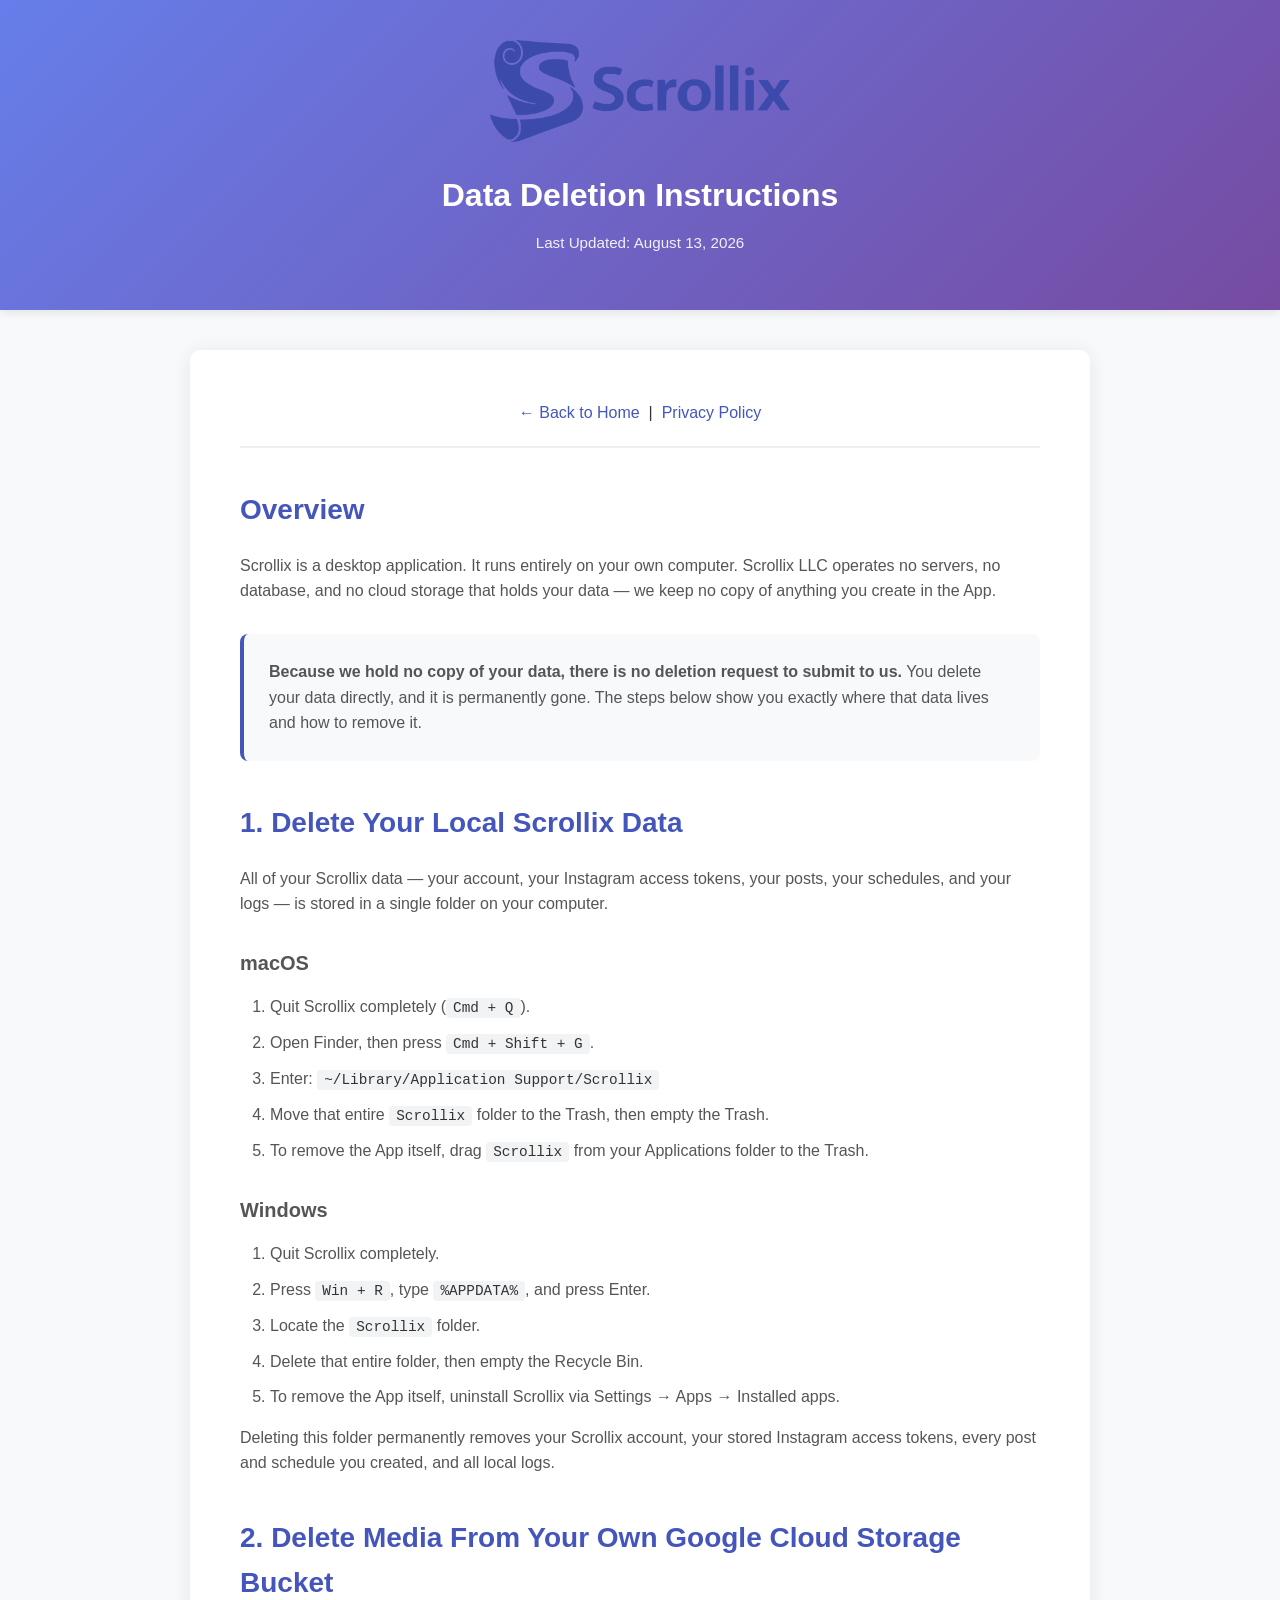
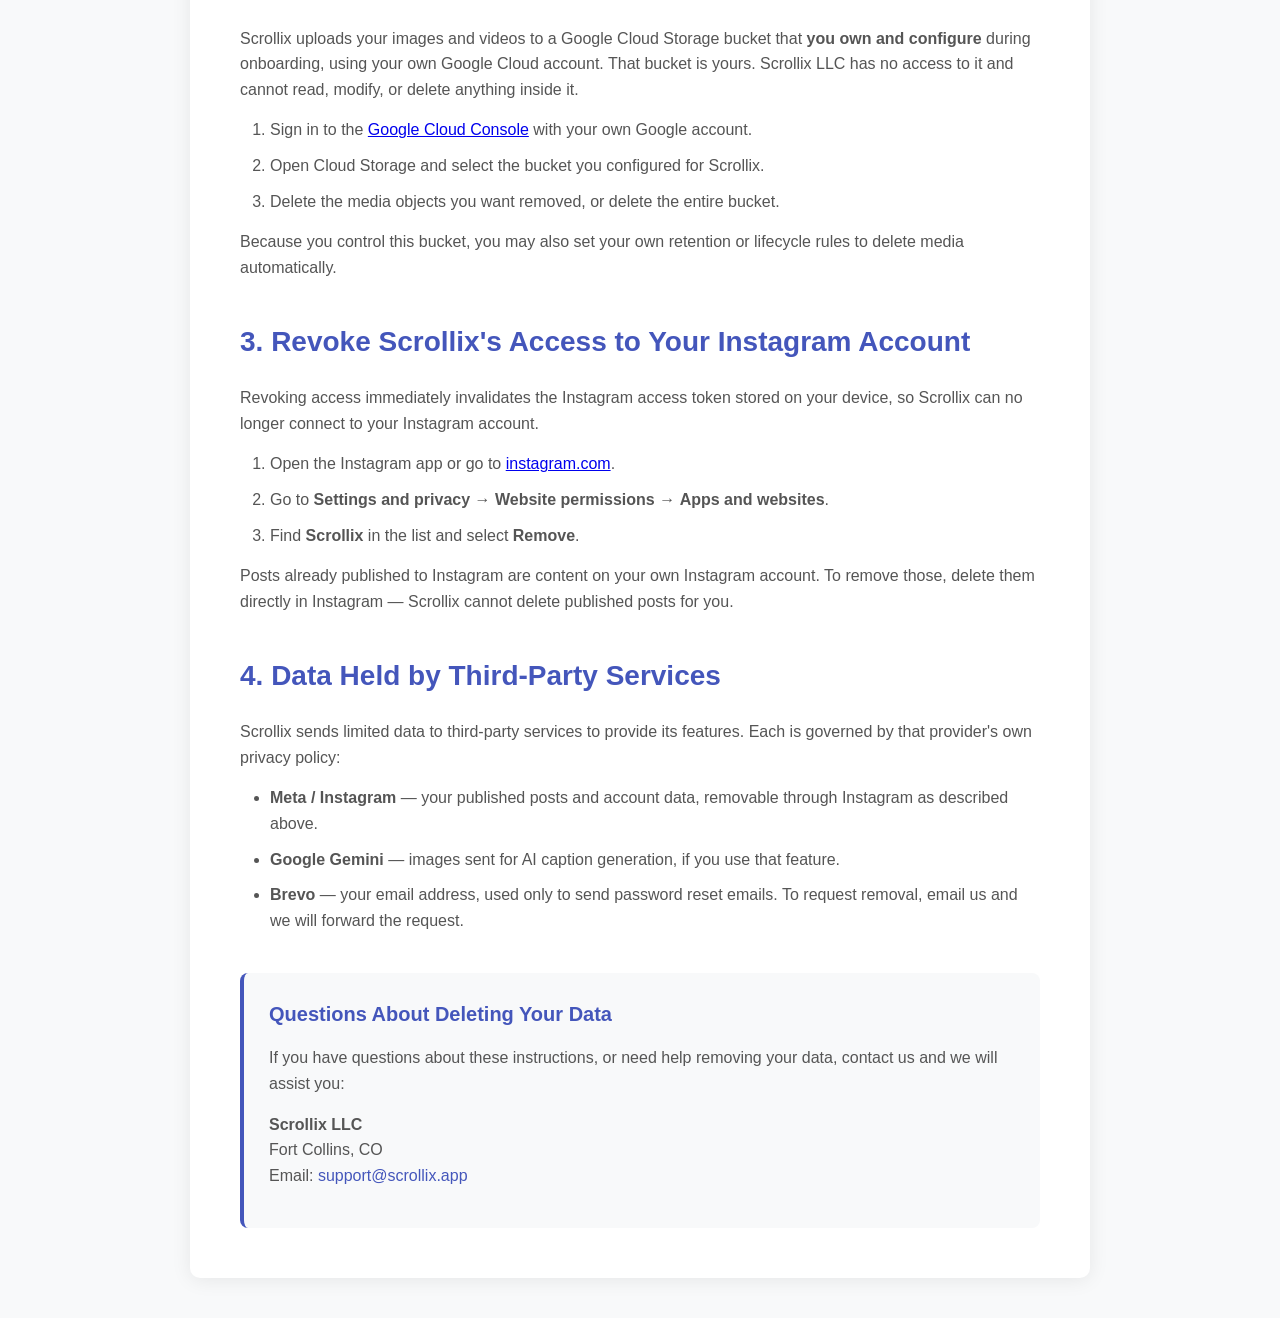
==== data-deletion.html @ 86b4bbec "Add Data Deletion Instructions page, clarify no-server model in privacy policy Meta requires either " ====
<!DOCTYPE html>
<html lang="en">
<head>
    <meta charset="UTF-8">
    <meta name="viewport" content="width=device-width, initial-scale=1.0">
    <meta name="description" content="Scrollix Data Deletion Instructions - How to delete your Scrollix data">
    <title>Data Deletion Instructions - Scrollix</title>
    <style>
        * {
            margin: 0;
            padding: 0;
            box-sizing: border-box;
        }

        body {
            font-family: -apple-system, BlinkMacSystemFont, 'Segoe UI', 'Roboto', 'Helvetica', 'Arial', sans-serif;
            background: #f8f9fa;
            color: #333;
            line-height: 1.6;
        }

        .header {
            background: linear-gradient(135deg, #667eea 0%, #764ba2 100%);
            padding: 40px 20px;
            text-align: center;
            box-shadow: 0 2px 10px rgba(0, 0, 0, 0.1);
        }

        .logo {
            max-width: 300px;
            width: 100%;
            height: auto;
            margin-bottom: 20px;
        }

        .header h1 {
            color: white;
            font-size: 2rem;
            font-weight: 600;
        }

        .last-updated {
            color: rgba(255, 255, 255, 0.9);
            font-size: 0.95rem;
            margin-top: 10px;
        }

        .container {
            max-width: 900px;
            margin: 40px auto;
            background: white;
            padding: 50px;
            border-radius: 10px;
            box-shadow: 0 2px 20px rgba(0, 0, 0, 0.08);
        }

        .nav-links {
            text-align: center;
            margin-bottom: 40px;
            padding-bottom: 20px;
            border-bottom: 2px solid #eee;
        }

        .nav-links a {
            color: #4456BB;
            text-decoration: none;
            font-weight: 500;
            transition: color 0.3s ease;
        }

        .nav-links a:hover {
            color: #667eea;
        }

        h2 {
            color: #4456BB;
            font-size: 1.75rem;
            margin-top: 40px;
            margin-bottom: 20px;
            font-weight: 600;
        }

        h2:first-of-type {
            margin-top: 0;
        }

        h3 {
            color: #555;
            font-size: 1.25rem;
            margin-top: 30px;
            margin-bottom: 15px;
            font-weight: 600;
        }

        p {
            margin-bottom: 15px;
            color: #555;
        }

        ul, ol {
            margin: 15px 0 15px 30px;
            color: #555;
        }

        li {
            margin-bottom: 10px;
        }

        code {
            background: #f1f3f5;
            padding: 2px 7px;
            border-radius: 4px;
            font-family: 'SF Mono', Monaco, 'Cascadia Code', 'Courier New', monospace;
            font-size: 0.9em;
            color: #333;
            word-break: break-all;
        }

        .section {
            margin-bottom: 40px;
        }

        .callout {
            background: #f8f9fa;
            padding: 25px;
            border-radius: 8px;
            border-left: 4px solid #4456BB;
            margin: 30px 0;
        }

        .callout p:last-child {
            margin-bottom: 0;
        }

        .contact-info {
            background: #f8f9fa;
            padding: 25px;
            border-radius: 8px;
            border-left: 4px solid #4456BB;
            margin-top: 40px;
        }

        .contact-info h3 {
            margin-top: 0;
            color: #4456BB;
        }

        .contact-info a {
            color: #4456BB;
            text-decoration: none;
        }

        .contact-info a:hover {
            text-decoration: underline;
        }

        @media (max-width: 768px) {
            .container {
                margin: 20px;
                padding: 30px 25px;
            }

            .header {
                padding: 30px 15px;
            }

            h2 {
                font-size: 1.5rem;
            }

            .logo {
                max-width: 250px;
            }
        }
    </style>
</head>
<body>
    <div class="header">
        <img src="assets/images/Scrollix_LOGO_Transparent.png" alt="Scrollix Logo" class="logo">
        <h1>Data Deletion Instructions</h1>
        <p class="last-updated">Last Updated: August 13, 2026</p>
    </div>

    <div class="container">
        <div class="nav-links">
            <a href="index.html">&larr; Back to Home</a> &nbsp;|&nbsp;
            <a href="privacy-policy.html">Privacy Policy</a>
        </div>

        <div class="section">
            <h2>Overview</h2>
            <p>
                Scrollix is a desktop application. It runs entirely on your own computer. Scrollix LLC
                operates no servers, no database, and no cloud storage that holds your data — we keep no
                copy of anything you create in the App.
            </p>
            <div class="callout">
                <p>
                    <strong>Because we hold no copy of your data, there is no deletion request to submit
                    to us.</strong> You delete your data directly, and it is permanently gone. The steps
                    below show you exactly where that data lives and how to remove it.
                </p>
            </div>
        </div>

        <div class="section">
            <h2>1. Delete Your Local Scrollix Data</h2>
            <p>
                All of your Scrollix data — your account, your Instagram access tokens, your posts, your
                schedules, and your logs — is stored in a single folder on your computer.
            </p>

            <h3>macOS</h3>
            <ol>
                <li>Quit Scrollix completely (<code>Cmd + Q</code>).</li>
                <li>Open Finder, then press <code>Cmd + Shift + G</code>.</li>
                <li>Enter: <code>~/Library/Application Support/Scrollix</code></li>
                <li>Move that entire <code>Scrollix</code> folder to the Trash, then empty the Trash.</li>
                <li>To remove the App itself, drag <code>Scrollix</code> from your Applications folder to the Trash.</li>
            </ol>

            <h3>Windows</h3>
            <ol>
                <li>Quit Scrollix completely.</li>
                <li>Press <code>Win + R</code>, type <code>%APPDATA%</code>, and press Enter.</li>
                <li>Locate the <code>Scrollix</code> folder.</li>
                <li>Delete that entire folder, then empty the Recycle Bin.</li>
                <li>To remove the App itself, uninstall Scrollix via Settings &rarr; Apps &rarr; Installed apps.</li>
            </ol>

            <p>
                Deleting this folder permanently removes your Scrollix account, your stored Instagram
                access tokens, every post and schedule you created, and all local logs.
            </p>
        </div>

        <div class="section">
            <h2>2. Delete Media From Your Own Google Cloud Storage Bucket</h2>
            <p>
                Scrollix uploads your images and videos to a Google Cloud Storage bucket that
                <strong>you own and configure</strong> during onboarding, using your own Google Cloud
                account. That bucket is yours. Scrollix LLC has no access to it and cannot read, modify,
                or delete anything inside it.
            </p>
            <ol>
                <li>Sign in to the <a href="https://console.cloud.google.com/storage/browser">Google Cloud Console</a> with your own Google account.</li>
                <li>Open Cloud Storage and select the bucket you configured for Scrollix.</li>
                <li>Delete the media objects you want removed, or delete the entire bucket.</li>
            </ol>
            <p>
                Because you control this bucket, you may also set your own retention or lifecycle rules to
                delete media automatically.
            </p>
        </div>

        <div class="section">
            <h2>3. Revoke Scrollix's Access to Your Instagram Account</h2>
            <p>
                Revoking access immediately invalidates the Instagram access token stored on your device,
                so Scrollix can no longer connect to your Instagram account.
            </p>
            <ol>
                <li>Open the Instagram app or go to <a href="https://www.instagram.com/">instagram.com</a>.</li>
                <li>Go to <strong>Settings and privacy</strong> &rarr; <strong>Website permissions</strong> &rarr; <strong>Apps and websites</strong>.</li>
                <li>Find <strong>Scrollix</strong> in the list and select <strong>Remove</strong>.</li>
            </ol>
            <p>
                Posts already published to Instagram are content on your own Instagram account. To remove
                those, delete them directly in Instagram — Scrollix cannot delete published posts for you.
            </p>
        </div>

        <div class="section">
            <h2>4. Data Held by Third-Party Services</h2>
            <p>
                Scrollix sends limited data to third-party services to provide its features. Each is
                governed by that provider's own privacy policy:
            </p>
            <ul>
                <li><strong>Meta / Instagram</strong> — your published posts and account data, removable through Instagram as described above.</li>
                <li><strong>Google Gemini</strong> — images sent for AI caption generation, if you use that feature.</li>
                <li><strong>Brevo</strong> — your email address, used only to send password reset emails. To request removal, email us and we will forward the request.</li>
            </ul>
        </div>

        <div class="contact-info">
            <h3>Questions About Deleting Your Data</h3>
            <p>
                If you have questions about these instructions, or need help removing your data, contact us
                and we will assist you:
            </p>
            <p>
                <strong>Scrollix LLC</strong><br>
                Fort Collins, CO<br>
                Email: <a href="mailto:support@scrollix.app">support@scrollix.app</a>
            </p>
        </div>
    </div>
</body>
</html>
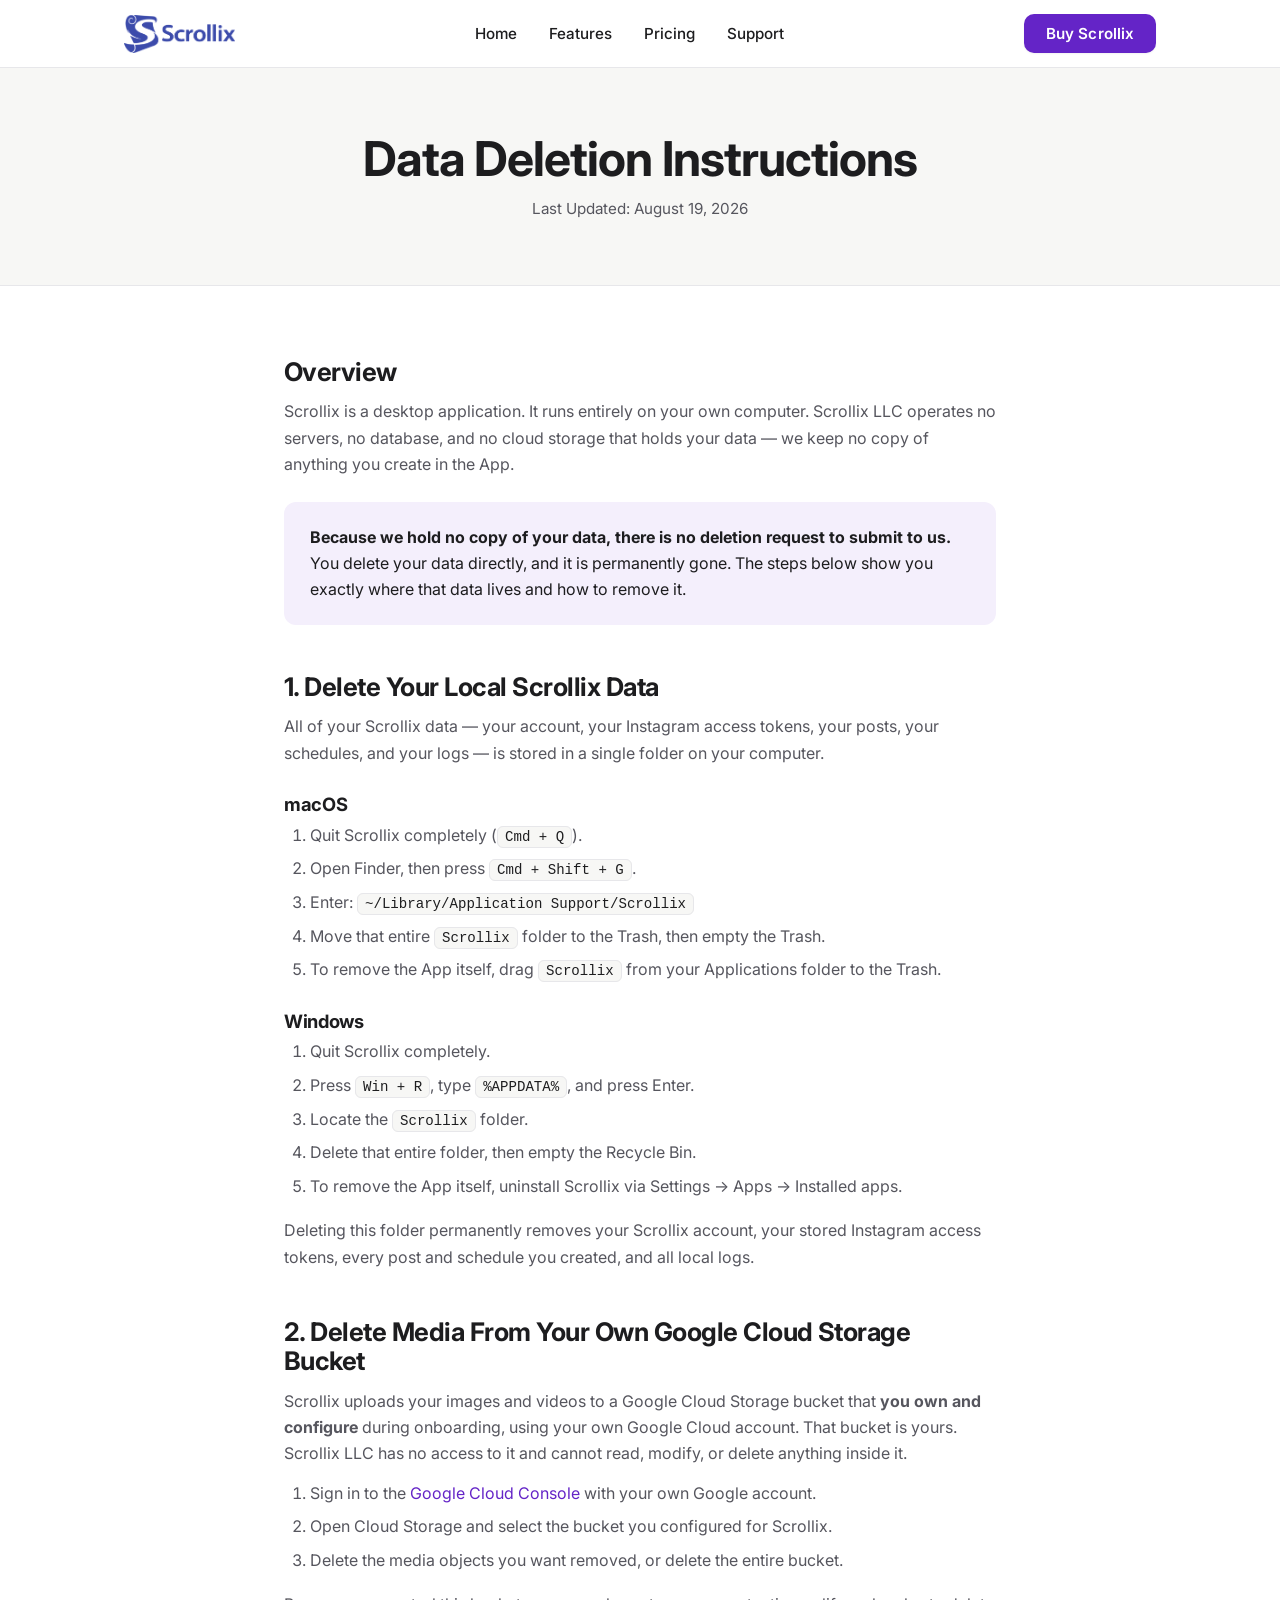
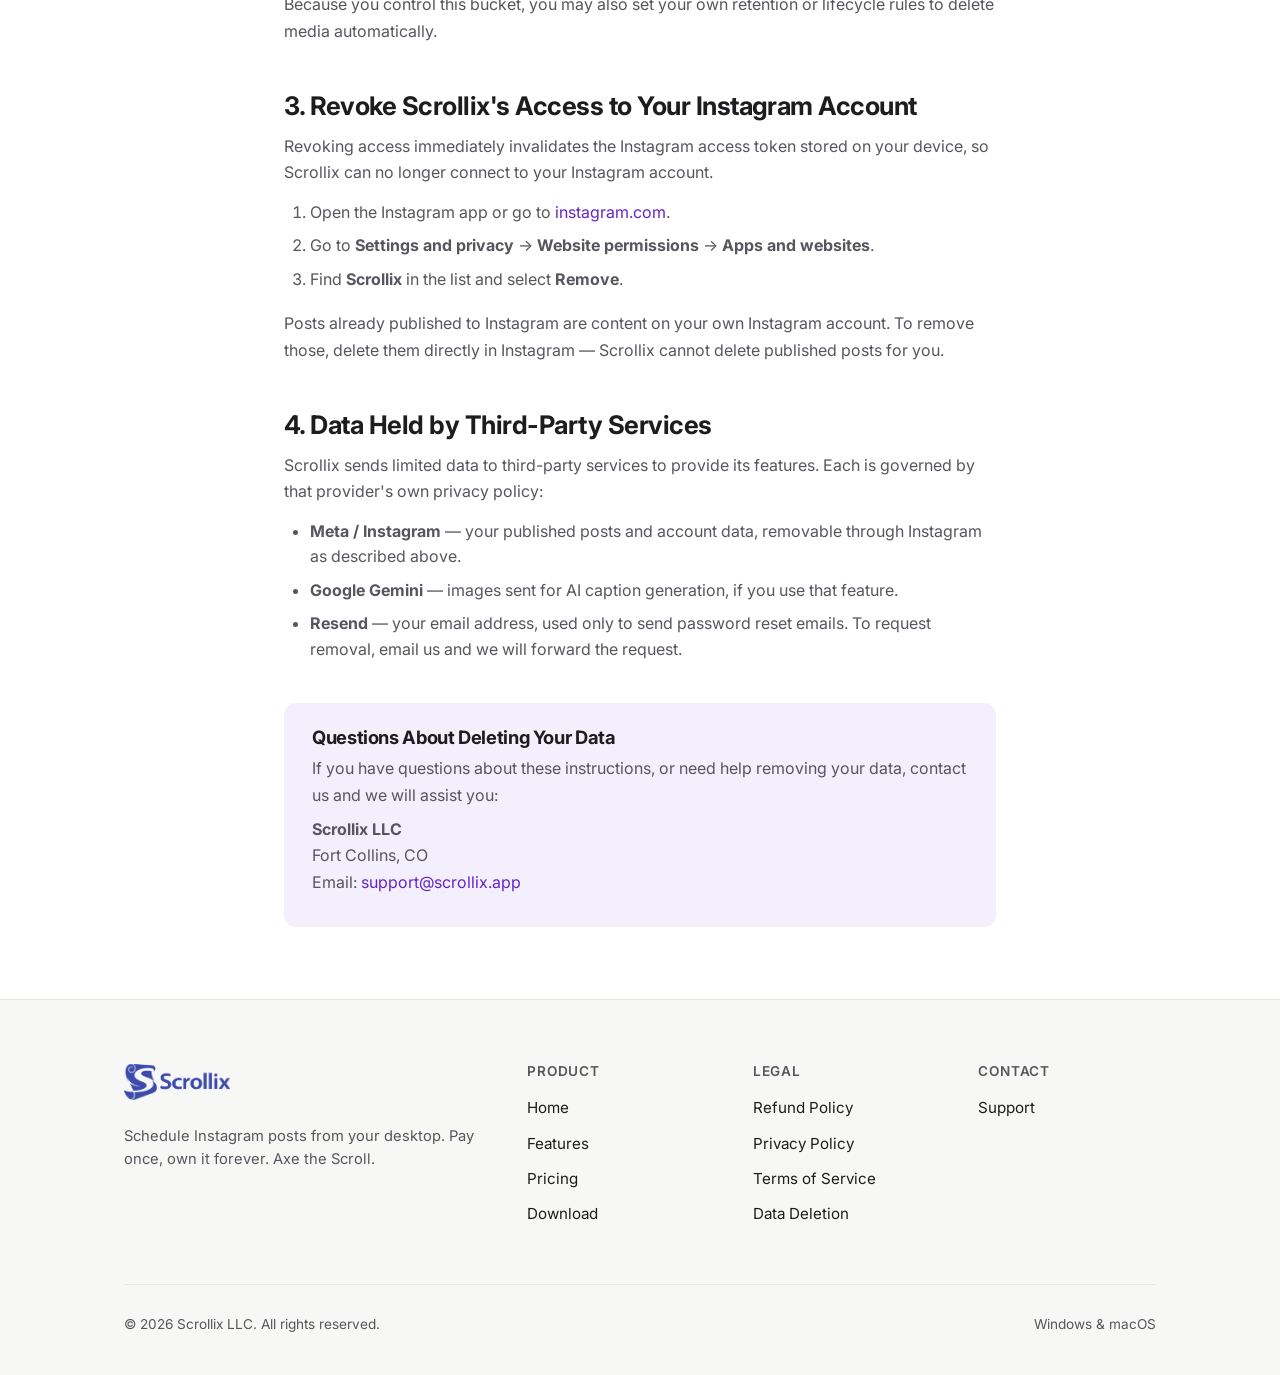
==== commit 7b2a66a2: "Full site redesign: 'Confident Professional' design system + strategy-aligned copy - New design syst" ====
--- a/data-deletion.html
+++ b/data-deletion.html
@@ -5,189 +5,40 @@
     <meta name="viewport" content="width=device-width, initial-scale=1.0">
     <meta name="description" content="Scrollix Data Deletion Instructions - How to delete your Scrollix data">
     <title>Data Deletion Instructions - Scrollix</title>
-    <style>
-        * {
-            margin: 0;
-            padding: 0;
-            box-sizing: border-box;
-        }
-
-        body {
-            font-family: -apple-system, BlinkMacSystemFont, 'Segoe UI', 'Roboto', 'Helvetica', 'Arial', sans-serif;
-            background: #f8f9fa;
-            color: #333;
-            line-height: 1.6;
-        }
-
-        .header {
-            background: linear-gradient(135deg, #667eea 0%, #764ba2 100%);
-            padding: 40px 20px;
-            text-align: center;
-            box-shadow: 0 2px 10px rgba(0, 0, 0, 0.1);
-        }
-
-        .logo {
-            max-width: 300px;
-            width: 100%;
-            height: auto;
-            margin-bottom: 20px;
-        }
-
-        .header h1 {
-            color: white;
-            font-size: 2rem;
-            font-weight: 600;
-        }
-
-        .last-updated {
-            color: rgba(255, 255, 255, 0.9);
-            font-size: 0.95rem;
-            margin-top: 10px;
-        }
-
-        .container {
-            max-width: 900px;
-            margin: 40px auto;
-            background: white;
-            padding: 50px;
-            border-radius: 10px;
-            box-shadow: 0 2px 20px rgba(0, 0, 0, 0.08);
-        }
-
-        .nav-links {
-            text-align: center;
-            margin-bottom: 40px;
-            padding-bottom: 20px;
-            border-bottom: 2px solid #eee;
-        }
-
-        .nav-links a {
-            color: #4456BB;
-            text-decoration: none;
-            font-weight: 500;
-            transition: color 0.3s ease;
-        }
-
-        .nav-links a:hover {
-            color: #667eea;
-        }
-
-        h2 {
-            color: #4456BB;
-            font-size: 1.75rem;
-            margin-top: 40px;
-            margin-bottom: 20px;
-            font-weight: 600;
-        }
-
-        h2:first-of-type {
-            margin-top: 0;
-        }
-
-        h3 {
-            color: #555;
-            font-size: 1.25rem;
-            margin-top: 30px;
-            margin-bottom: 15px;
-            font-weight: 600;
-        }
-
-        p {
-            margin-bottom: 15px;
-            color: #555;
-        }
-
-        ul, ol {
-            margin: 15px 0 15px 30px;
-            color: #555;
-        }
-
-        li {
-            margin-bottom: 10px;
-        }
-
-        code {
-            background: #f1f3f5;
-            padding: 2px 7px;
-            border-radius: 4px;
-            font-family: 'SF Mono', Monaco, 'Cascadia Code', 'Courier New', monospace;
-            font-size: 0.9em;
-            color: #333;
-            word-break: break-all;
-        }
-
-        .section {
-            margin-bottom: 40px;
-        }
-
-        .callout {
-            background: #f8f9fa;
-            padding: 25px;
-            border-radius: 8px;
-            border-left: 4px solid #4456BB;
-            margin: 30px 0;
-        }
-
-        .callout p:last-child {
-            margin-bottom: 0;
-        }
-
-        .contact-info {
-            background: #f8f9fa;
-            padding: 25px;
-            border-radius: 8px;
-            border-left: 4px solid #4456BB;
-            margin-top: 40px;
-        }
-
-        .contact-info h3 {
-            margin-top: 0;
-            color: #4456BB;
-        }
-
-        .contact-info a {
-            color: #4456BB;
-            text-decoration: none;
-        }
-
-        .contact-info a:hover {
-            text-decoration: underline;
-        }
-
-        @media (max-width: 768px) {
-            .container {
-                margin: 20px;
-                padding: 30px 25px;
-            }
-
-            .header {
-                padding: 30px 15px;
-            }
-
-            h2 {
-                font-size: 1.5rem;
-            }
-
-            .logo {
-                max-width: 250px;
-            }
-        }
-    </style>
+    <link rel="icon" href="assets/images/Scrollix_LOGO_Transparent.png">
+    <link rel="preconnect" href="https://fonts.googleapis.com">
+    <link rel="preconnect" href="https://fonts.gstatic.com" crossorigin>
+    <link href="https://fonts.googleapis.com/css2?family=Inter:wght@400;500;600;700&display=swap" rel="stylesheet">
+    <link rel="stylesheet" href="assets/css/redesign.css">
 </head>
 <body>
-    <div class="header">
-        <img src="assets/images/Scrollix_LOGO_Transparent.png" alt="Scrollix Logo" class="logo">
-        <h1>Data Deletion Instructions</h1>
-        <p class="last-updated">Last Updated: August 13, 2026</p>
-    </div>
+    <!-- Navigation -->
+    <nav class="navbar">
+        <div class="nav-container">
+            <a href="index.html" class="nav-logo">
+                <img src="assets/images/Scrollix_LOGO_Transparent.png" alt="Scrollix">
+            </a>
+            <div class="nav-links">
+                <a href="index.html">Home</a>
+                <a href="index.html#features">Features</a>
+                <a href="index.html#pricing">Pricing</a>
+                <a href="support.html">Support</a>
+            </div>
+            <button class="cta-button nav-cta">Buy Scrollix</button>
+        </div>
+    </nav>
 
-    <div class="container">
-        <div class="nav-links">
-            <a href="index.html">&larr; Back to Home</a> &nbsp;|&nbsp;
-            <a href="privacy-policy.html">Privacy Policy</a>
+    <!-- Policy Header -->
+    <section class="page-header">
+        <div class="container">
+            <h1>Data Deletion Instructions</h1>
+            <p>Last Updated: August 19, 2026</p>
         </div>
+    </section>
 
-        <div class="section">
+    <!-- Policy Content -->
+    <section class="policy-section">
+        <div class="container policy-content">
             <h2>Overview</h2>
             <p>
                 Scrollix is a desktop application. It runs entirely on your own computer. Scrollix LLC
@@ -201,9 +52,7 @@
                     below show you exactly where that data lives and how to remove it.
                 </p>
             </div>
-        </div>
 
-        <div class="section">
             <h2>1. Delete Your Local Scrollix Data</h2>
             <p>
                 All of your Scrollix data — your account, your Instagram access tokens, your posts, your
@@ -232,9 +81,7 @@
                 Deleting this folder permanently removes your Scrollix account, your stored Instagram
                 access tokens, every post and schedule you created, and all local logs.
             </p>
-        </div>
 
-        <div class="section">
             <h2>2. Delete Media From Your Own Google Cloud Storage Bucket</h2>
             <p>
                 Scrollix uploads your images and videos to a Google Cloud Storage bucket that
@@ -251,9 +98,7 @@
                 Because you control this bucket, you may also set your own retention or lifecycle rules to
                 delete media automatically.
             </p>
-        </div>
 
-        <div class="section">
             <h2>3. Revoke Scrollix's Access to Your Instagram Account</h2>
             <p>
                 Revoking access immediately invalidates the Instagram access token stored on your device,
@@ -268,9 +113,7 @@
                 Posts already published to Instagram are content on your own Instagram account. To remove
                 those, delete them directly in Instagram — Scrollix cannot delete published posts for you.
             </p>
-        </div>
 
-        <div class="section">
             <h2>4. Data Held by Third-Party Services</h2>
             <p>
                 Scrollix sends limited data to third-party services to provide its features. Each is
@@ -279,22 +122,59 @@
             <ul>
                 <li><strong>Meta / Instagram</strong> — your published posts and account data, removable through Instagram as described above.</li>
                 <li><strong>Google Gemini</strong> — images sent for AI caption generation, if you use that feature.</li>
-                <li><strong>Brevo</strong> — your email address, used only to send password reset emails. To request removal, email us and we will forward the request.</li>
+                <li><strong>Resend</strong> — your email address, used only to send password reset emails. To request removal, email us and we will forward the request.</li>
             </ul>
+
+            <div class="contact-info">
+                <h3>Questions About Deleting Your Data</h3>
+                <p>
+                    If you have questions about these instructions, or need help removing your data, contact us
+                    and we will assist you:
+                </p>
+                <p>
+                    <strong>Scrollix LLC</strong><br>
+                    Fort Collins, CO<br>
+                    Email: <a href="mailto:support@scrollix.app">support@scrollix.app</a>
+                </p>
+            </div>
         </div>
+    </section>
 
-        <div class="contact-info">
-            <h3>Questions About Deleting Your Data</h3>
-            <p>
-                If you have questions about these instructions, or need help removing your data, contact us
-                and we will assist you:
-            </p>
-            <p>
-                <strong>Scrollix LLC</strong><br>
-                Fort Collins, CO<br>
-                Email: <a href="mailto:support@scrollix.app">support@scrollix.app</a>
-            </p>
+    <!-- Footer -->
+    <footer class="footer">
+        <div class="container">
+            <div class="footer-content">
+                <div class="footer-logo">
+                    <img src="assets/images/Scrollix_LOGO_Transparent.png" alt="Scrollix">
+                    <p>Schedule Instagram posts from your desktop. Pay once, own it forever. Axe the Scroll.</p>
+                </div>
+                <div class="footer-column">
+                    <h4>Product</h4>
+                    <a href="index.html">Home</a>
+                    <a href="index.html#features">Features</a>
+                    <a href="index.html#pricing">Pricing</a>
+                    <a href="download.html">Download</a>
+                </div>
+                <div class="footer-column">
+                    <h4>Legal</h4>
+                    <a href="refund-policy.html">Refund Policy</a>
+                    <a href="privacy-policy.html">Privacy Policy</a>
+                    <a href="terms-of-service.html">Terms of Service</a>
+                    <a href="data-deletion.html">Data Deletion</a>
+                </div>
+                <div class="footer-column">
+                    <h4>Contact</h4>
+                    <a href="support.html">Support</a>
+                </div>
+            </div>
+            <div class="footer-bottom">
+                <p>© 2026 Scrollix LLC. All rights reserved.</p>
+                <p>Windows &amp; macOS</p>
+            </div>
         </div>
-    </div>
+    </footer>
+
+    <!-- Scripts -->
+    <script src="assets/js/main.js"></script>
 </body>
 </html>
--- a/assets/css/redesign.css
+++ b/assets/css/redesign.css
@@ -0,0 +1,1176 @@
+/* ============================================================
+   Scrollix — 2026 Redesign ("Confident Professional")
+   Things-inspired premium-minimal skin over a conversion-focused
+   sales structure. One accent color, real screenshots, calm type.
+   ============================================================ */
+
+:root {
+    /* Palette — one brand accent on a warm neutral canvas */
+    --bg: #ffffff;
+    --bg-alt: #f7f7f5;
+    --text: #1d1d1f;
+    --text-soft: #56565e;
+    --accent: #6424C7;
+    --accent-dark: #4f1ca0;
+    --accent-tint: #f4effc;
+    --border: #e7e7ea;
+    --success: #1a7f4e;
+
+    /* Type */
+    --font: 'Inter', -apple-system, BlinkMacSystemFont, 'SF Pro Text',
+            'Segoe UI', Roboto, Helvetica, Arial, sans-serif;
+
+    /* Layout */
+    --max-width: 1080px;
+    --radius: 12px;
+    --radius-lg: 18px;
+    --shadow-sm: 0 1px 2px rgba(29, 29, 31, 0.06);
+    --shadow-md: 0 6px 24px rgba(29, 29, 31, 0.08);
+    --shadow-lg: 0 16px 48px rgba(29, 29, 31, 0.12);
+}
+
+* { margin: 0; padding: 0; box-sizing: border-box; }
+
+html { scroll-behavior: smooth; }
+
+body {
+    font-family: var(--font);
+    font-size: 18px;
+    line-height: 1.65;
+    color: var(--text);
+    background: var(--bg);
+    -webkit-font-smoothing: antialiased;
+    -moz-osx-font-smoothing: grayscale;
+}
+
+.container {
+    max-width: var(--max-width);
+    margin: 0 auto;
+    padding: 0 24px;
+}
+
+/* ---------- Typography ---------- */
+
+h1, h2, h3, h4 {
+    font-weight: 700;
+    line-height: 1.12;
+    letter-spacing: -0.02em;
+    color: var(--text);
+}
+
+h1 { font-size: clamp(2.6rem, 6vw, 4.25rem); }
+h2 { font-size: clamp(1.9rem, 4vw, 2.75rem); margin-bottom: 16px; }
+h3 { font-size: 1.25rem; margin-bottom: 8px; }
+
+p { color: var(--text-soft); }
+
+a { color: var(--accent); text-decoration: none; }
+a:hover { color: var(--accent-dark); }
+
+.section {
+    padding: 96px 0;
+}
+
+.section-alt {
+    background: var(--bg-alt);
+    border-top: 1px solid var(--border);
+    border-bottom: 1px solid var(--border);
+}
+
+.section-heading {
+    text-align: center;
+    max-width: 720px;
+    margin: 0 auto 56px;
+}
+
+.section-heading p {
+    margin-top: 12px;
+    font-size: 1.15rem;
+}
+
+.kicker {
+    display: inline-block;
+    font-size: 0.85rem;
+    font-weight: 600;
+    letter-spacing: 0.08em;
+    text-transform: uppercase;
+    color: var(--accent);
+    margin-bottom: 16px;
+}
+
+/* ---------- Navigation ---------- */
+
+.navbar {
+    background: rgba(255, 255, 255, 0.92);
+    backdrop-filter: blur(12px);
+    -webkit-backdrop-filter: blur(12px);
+    border-bottom: 1px solid var(--border);
+    position: sticky;
+    top: 0;
+    z-index: 100;
+}
+
+.nav-container {
+    max-width: var(--max-width);
+    margin: 0 auto;
+    padding: 14px 24px;
+    display: flex;
+    align-items: center;
+    justify-content: space-between;
+    gap: 16px;
+}
+
+.nav-logo { display: flex; align-items: center; }
+.nav-logo img { height: 38px; display: block; }
+
+.nav-links {
+    display: flex;
+    gap: 32px;
+}
+
+.nav-links a {
+    font-size: 0.95rem;
+    font-weight: 500;
+    color: var(--text);
+}
+
+.nav-links a:hover { color: var(--accent); }
+
+/* ---------- Buttons ---------- */
+
+.cta-button {
+    display: inline-block;
+    background: var(--accent);
+    color: #fff;
+    border: none;
+    border-radius: 10px;
+    padding: 14px 32px;
+    font-family: var(--font);
+    font-size: 1.05rem;
+    font-weight: 600;
+    letter-spacing: 0.005em;
+    cursor: pointer;
+    box-shadow: var(--shadow-sm);
+    transition: background 0.15s ease, box-shadow 0.15s ease;
+}
+
+.cta-button:hover {
+    background: var(--accent-dark);
+    box-shadow: var(--shadow-md);
+}
+
+.nav-cta {
+    padding: 10px 22px;
+    font-size: 0.95rem;
+}
+
+.cta-subtext {
+    font-size: 0.9rem;
+    color: var(--text-soft);
+    margin-top: 14px;
+}
+
+/* ---------- Hero ---------- */
+
+.hero {
+    padding: 48px 0 0;
+    text-align: center;
+}
+
+.hero-icon {
+    display: block;
+    width: 128px;
+    height: 128px;
+    margin: 0 auto 28px;
+}
+
+.hero-pre {
+    display: block;
+    font-size: clamp(1.35rem, 3vw, 2.1rem);
+    font-weight: 600;
+    letter-spacing: -0.01em;
+    color: var(--text-soft);
+    margin-bottom: 10px;
+}
+
+.hero-kicker {
+    display: inline-block;
+    font-size: 0.85rem;
+    font-weight: 600;
+    letter-spacing: 0.08em;
+    text-transform: uppercase;
+    color: var(--text-soft);
+    margin-bottom: 20px;
+}
+
+.hero h1 {
+    max-width: 800px;
+    margin: 0 auto 24px;
+}
+
+.hero h1 .accent { color: var(--accent); }
+
+.hero-subheadline {
+    font-size: 1.3rem;
+    line-height: 1.6;
+    color: var(--text-soft);
+    max-width: 640px;
+    margin: 0 auto 40px;
+}
+
+.hero-price-row {
+    display: flex;
+    align-items: baseline;
+    justify-content: center;
+    gap: 12px;
+    margin-bottom: 8px;
+    flex-wrap: wrap;
+}
+
+.price-was {
+    font-size: 1.3rem;
+    color: var(--text-soft);
+    text-decoration: line-through;
+    text-decoration-thickness: 2px;
+}
+
+.price-now {
+    font-size: 2.4rem;
+    font-weight: 700;
+    letter-spacing: -0.02em;
+    color: var(--text);
+}
+
+.price-off {
+    display: inline-block;
+    background: var(--accent-tint);
+    color: var(--accent-dark);
+    font-size: 0.85rem;
+    font-weight: 700;
+    padding: 4px 12px;
+    border-radius: 999px;
+}
+
+.hero-price-note {
+    font-size: 1rem;
+    color: var(--text-soft);
+    margin-bottom: 28px;
+}
+
+.mobile-note {
+    display: none;
+    font-size: 0.9rem;
+    color: var(--text-soft);
+    margin-top: 12px;
+}
+
+.hero-trust {
+    display: flex;
+    justify-content: center;
+    align-items: center;
+    gap: 28px;
+    margin-top: 36px;
+    flex-wrap: wrap;
+}
+
+.trust-item {
+    display: flex;
+    align-items: center;
+    gap: 8px;
+    font-size: 0.9rem;
+    font-weight: 500;
+    color: var(--text-soft);
+}
+
+.trust-item svg {
+    width: 18px;
+    height: 18px;
+    color: var(--success);
+    flex-shrink: 0;
+}
+
+/* Screenshot in a clean window frame */
+.hero-shot {
+    margin: 64px auto 0;
+    max-width: 960px;
+    padding: 0 24px;
+}
+
+.window-frame {
+    background: #fff;
+    border: 1px solid var(--border);
+    border-radius: var(--radius-lg);
+    box-shadow: var(--shadow-lg);
+    overflow: hidden;
+}
+
+.window-bar {
+    display: flex;
+    align-items: center;
+    gap: 7px;
+    padding: 12px 16px;
+    background: var(--bg-alt);
+    border-bottom: 1px solid var(--border);
+}
+
+.window-dot {
+    width: 11px;
+    height: 11px;
+    border-radius: 50%;
+    background: #d9d9de;
+}
+
+.window-frame img,
+.window-body {
+    display: block;
+    width: 100%;
+}
+
+.shot-placeholder {
+    padding: 120px 32px;
+    text-align: center;
+    color: var(--text-soft);
+    font-size: 1rem;
+    background:
+        linear-gradient(180deg, #fbfbfa 0%, #f3f3f1 100%);
+}
+
+.hero-bottom {
+    height: 96px;
+}
+
+/* ---------- Closers strip ---------- */
+
+.closers {
+    border-top: 1px solid var(--border);
+    border-bottom: 1px solid var(--border);
+    background: var(--bg-alt);
+    padding: 48px 0;
+}
+
+.closers-grid {
+    display: grid;
+    grid-template-columns: repeat(3, 1fr);
+    gap: 40px;
+}
+
+.closer-item {
+    display: flex;
+    align-items: flex-start;
+    gap: 14px;
+}
+
+.closer-item svg {
+    width: 26px;
+    height: 26px;
+    color: var(--accent);
+    flex-shrink: 0;
+    margin-top: 3px;
+}
+
+.closer-item h3 { font-size: 1.05rem; margin-bottom: 4px; }
+.closer-item p { font-size: 0.95rem; line-height: 1.55; }
+
+/* ---------- Problem section ---------- */
+
+.problem-grid,
+.features-grid,
+.steps-grid {
+    display: grid;
+    gap: 24px;
+}
+
+.problem-grid { grid-template-columns: repeat(3, 1fr); }
+
+.card {
+    background: #fff;
+    border: 1px solid var(--border);
+    border-radius: var(--radius);
+    padding: 32px 28px;
+    box-shadow: var(--shadow-sm);
+}
+
+.card svg {
+    width: 28px;
+    height: 28px;
+    color: var(--accent);
+    margin-bottom: 16px;
+}
+
+.card h3 { font-size: 1.15rem; }
+.card p { font-size: 0.98rem; line-height: 1.6; }
+
+/* Brand-name aside */
+.brand-note {
+    text-align: center;
+    max-width: 620px;
+    margin: 72px auto 0;
+    padding: 32px;
+    background: var(--accent-tint);
+    border-radius: var(--radius-lg);
+}
+
+.brand-note h3 {
+    font-size: 1.35rem;
+    margin-bottom: 8px;
+}
+
+.brand-note p { font-size: 1.02rem; }
+
+/* ---------- Features ---------- */
+
+.features-grid { grid-template-columns: repeat(3, 1fr); }
+
+/* ---------- How it works ---------- */
+
+.steps-grid { grid-template-columns: repeat(3, 1fr); }
+
+.step-item { text-align: center; padding: 0 12px; }
+
+.step-number {
+    width: 52px;
+    height: 52px;
+    border-radius: 50%;
+    background: var(--accent);
+    color: #fff;
+    display: inline-flex;
+    align-items: center;
+    justify-content: center;
+    font-size: 1.35rem;
+    font-weight: 700;
+    margin-bottom: 20px;
+}
+
+.step-item p { font-size: 0.98rem; }
+
+/* ---------- Pricing ---------- */
+
+.pricing-card {
+    max-width: 480px;
+    margin: 0 auto 72px;
+    background: #fff;
+    border: 1px solid var(--border);
+    border-radius: var(--radius-lg);
+    box-shadow: var(--shadow-md);
+    padding: 48px 40px;
+    text-align: center;
+}
+
+.pricing-badge {
+    display: inline-block;
+    background: var(--accent-tint);
+    color: var(--accent-dark);
+    font-size: 0.85rem;
+    font-weight: 700;
+    letter-spacing: 0.04em;
+    text-transform: uppercase;
+    padding: 6px 16px;
+    border-radius: 999px;
+    margin-bottom: 24px;
+}
+
+.pricing-price-row {
+    display: flex;
+    align-items: baseline;
+    justify-content: center;
+    gap: 14px;
+    flex-wrap: wrap;
+}
+
+.pricing-was {
+    font-size: 1.6rem;
+    color: var(--text-soft);
+    text-decoration: line-through;
+    text-decoration-thickness: 2px;
+}
+
+.pricing-now {
+    font-size: 4rem;
+    font-weight: 700;
+    letter-spacing: -0.03em;
+    line-height: 1;
+    color: var(--text);
+}
+
+.pricing-model {
+    font-size: 1.1rem;
+    font-weight: 600;
+    color: var(--text);
+    margin: 12px 0 32px;
+}
+
+.price-features {
+    list-style: none;
+    text-align: left;
+    margin: 0 auto 32px;
+    max-width: 340px;
+}
+
+.price-features li {
+    display: flex;
+    align-items: flex-start;
+    gap: 10px;
+    padding: 8px 0;
+    font-size: 1rem;
+    color: var(--text);
+}
+
+.price-features svg {
+    width: 20px;
+    height: 20px;
+    color: var(--success);
+    flex-shrink: 0;
+    margin-top: 3px;
+}
+
+/* Comparison table */
+.comparison {
+    max-width: 860px;
+    margin: 0 auto;
+}
+
+.comparison h3 {
+    text-align: center;
+    font-size: 1.6rem;
+    margin-bottom: 8px;
+}
+
+.comparison-sub {
+    text-align: center;
+    font-size: 0.98rem;
+    margin-bottom: 32px;
+}
+
+.comparison-scroll { overflow-x: auto; }
+
+.comparison table {
+    width: 100%;
+    border-collapse: collapse;
+    background: #fff;
+    border: 1px solid var(--border);
+    border-radius: var(--radius);
+    overflow: hidden;
+    box-shadow: var(--shadow-sm);
+    font-size: 0.98rem;
+}
+
+.comparison th,
+.comparison td {
+    padding: 16px 18px;
+    text-align: left;
+    border-bottom: 1px solid var(--border);
+    white-space: nowrap;
+}
+
+.comparison thead th {
+    background: var(--bg-alt);
+    font-weight: 600;
+    font-size: 0.9rem;
+    letter-spacing: 0.02em;
+    color: var(--text-soft);
+}
+
+.comparison thead th.col-scrollix {
+    color: var(--accent-dark);
+}
+
+.comparison td.col-scrollix {
+    color: var(--accent-dark);
+    font-weight: 600;
+    background: var(--accent-tint);
+}
+
+.comparison tbody tr:last-child td { border-bottom: none; }
+
+.comparison-note {
+    font-size: 0.82rem;
+    color: var(--text-soft);
+    margin-top: 12px;
+    text-align: center;
+}
+
+/* ---------- FAQ ---------- */
+
+.faq-list {
+    max-width: 760px;
+    margin: 0 auto;
+}
+
+.faq-item {
+    background: #fff;
+    border: 1px solid var(--border);
+    border-radius: var(--radius);
+    margin-bottom: 12px;
+    padding: 20px 24px;
+}
+
+.faq-item summary {
+    cursor: pointer;
+    font-weight: 600;
+    font-size: 1.05rem;
+    color: var(--text);
+    list-style: none;
+    display: flex;
+    justify-content: space-between;
+    align-items: center;
+    gap: 16px;
+}
+
+.faq-item summary::-webkit-details-marker { display: none; }
+
+.faq-item summary::after {
+    content: '+';
+    color: var(--accent);
+    font-size: 1.4rem;
+    font-weight: 500;
+    line-height: 1;
+    transition: transform 0.15s ease;
+    flex-shrink: 0;
+}
+
+.faq-item[open] summary::after { transform: rotate(45deg); }
+
+.faq-item p, .faq-item ul {
+    margin-top: 14px;
+    color: var(--text-soft);
+    font-size: 0.98rem;
+    line-height: 1.65;
+}
+
+.faq-item ul { margin-left: 22px; }
+.faq-item li { margin-bottom: 6px; }
+
+/* ---------- Final CTA ---------- */
+
+.final-cta {
+    background: var(--text);
+    color: #fff;
+    text-align: center;
+    padding: 96px 0;
+}
+
+.final-cta h2 { color: #fff; }
+
+.final-cta p {
+    color: rgba(255, 255, 255, 0.75);
+    font-size: 1.15rem;
+    max-width: 560px;
+    margin: 0 auto 36px;
+}
+
+.final-cta .cta-subtext { color: rgba(255, 255, 255, 0.6); }
+
+/* ---------- Footer ---------- */
+
+.footer {
+    background: var(--bg-alt);
+    border-top: 1px solid var(--border);
+    padding: 64px 0 40px;
+}
+
+.footer-content {
+    display: grid;
+    grid-template-columns: 2fr 1fr 1fr 1fr;
+    gap: 48px;
+    margin-bottom: 48px;
+}
+
+.footer-logo img { height: 36px; margin-bottom: 16px; }
+
+.footer-logo p {
+    font-size: 0.92rem;
+    line-height: 1.6;
+}
+
+.footer-column h4 {
+    font-size: 0.85rem;
+    font-weight: 600;
+    letter-spacing: 0.06em;
+    text-transform: uppercase;
+    color: var(--text-soft);
+    margin-bottom: 16px;
+}
+
+.footer-column a {
+    display: block;
+    color: var(--text);
+    font-size: 0.95rem;
+    margin-bottom: 10px;
+}
+
+.footer-column a:hover { color: var(--accent); }
+
+.footer-bottom {
+    border-top: 1px solid var(--border);
+    padding-top: 28px;
+    display: flex;
+    justify-content: space-between;
+    gap: 16px;
+    flex-wrap: wrap;
+    font-size: 0.85rem;
+    color: var(--text-soft);
+}
+
+/* ---------- Page header (subpages) ---------- */
+
+.page-header {
+    background: var(--bg-alt);
+    border-bottom: 1px solid var(--border);
+    padding: 64px 0;
+    text-align: center;
+}
+
+.page-header h1 {
+    font-size: clamp(2rem, 5vw, 3rem);
+}
+
+.page-header p {
+    margin-top: 10px;
+    font-size: 0.95rem;
+    color: var(--text-soft);
+}
+
+/* ---------- Policy pages ---------- */
+
+.policy-section {
+    padding: 72px 0;
+}
+
+.policy-content {
+    max-width: 760px;
+}
+
+.policy-content h2 {
+    font-size: 1.6rem;
+    margin-top: 48px;
+    margin-bottom: 12px;
+}
+
+.policy-content h2:first-child { margin-top: 0; }
+
+.policy-content h3 {
+    font-size: 1.15rem;
+    margin-top: 28px;
+    margin-bottom: 8px;
+}
+
+.policy-content p {
+    margin-bottom: 14px;
+    font-size: 1rem;
+}
+
+.policy-content ul,
+.policy-content ol {
+    margin: 0 0 18px 26px;
+    color: var(--text-soft);
+    font-size: 1rem;
+}
+
+.policy-content li { margin-bottom: 8px; line-height: 1.6; }
+
+.policy-content code {
+    background: var(--bg-alt);
+    border: 1px solid var(--border);
+    padding: 2px 7px;
+    border-radius: 6px;
+    font-family: 'SF Mono', Monaco, 'Cascadia Code', 'Courier New', monospace;
+    font-size: 0.88em;
+    color: var(--text);
+    word-break: break-all;
+}
+
+.callout {
+    background: var(--accent-tint);
+    border-radius: var(--radius);
+    padding: 22px 26px;
+    margin: 24px 0;
+}
+
+.callout p { margin-bottom: 0; color: var(--text); }
+
+/* ---------- Download page ---------- */
+
+.download-section {
+    padding: 72px 0;
+    text-align: center;
+}
+
+.download-note {
+    max-width: 680px;
+    margin: 0 auto 40px;
+    font-size: 1.02rem;
+}
+
+.download-os-heading {
+    font-size: 1.3rem;
+    margin: 40px 0 20px;
+}
+
+.download-buttons {
+    display: flex;
+    justify-content: center;
+    gap: 16px;
+    flex-wrap: wrap;
+}
+
+.download-button {
+    display: inline-block;
+    background: #fff;
+    color: var(--text);
+    border: 1px solid var(--border);
+    border-radius: var(--radius);
+    padding: 16px 28px;
+    font-size: 1rem;
+    font-weight: 600;
+    line-height: 1.4;
+    box-shadow: var(--shadow-sm);
+    transition: border-color 0.15s ease, box-shadow 0.15s ease, color 0.15s ease;
+}
+
+a.download-button:hover {
+    border-color: var(--accent);
+    color: var(--accent);
+    box-shadow: var(--shadow-md);
+}
+
+.download-arch {
+    display: block;
+    font-size: 0.85rem;
+    font-weight: 400;
+    color: var(--text-soft);
+}
+
+.download-version {
+    margin-top: 24px;
+    font-size: 0.9rem;
+    color: var(--text-soft);
+}
+
+.arch-help {
+    margin-top: 16px;
+    font-size: 0.9rem;
+    color: var(--text-soft);
+}
+
+.arch-help-trigger {
+    position: relative;
+    color: var(--accent);
+    font-weight: 600;
+    cursor: help;
+    text-decoration: underline dotted;
+}
+
+.arch-help-tooltip {
+    display: none;
+    position: absolute;
+    bottom: 130%;
+    left: 50%;
+    transform: translateX(-50%);
+    width: 320px;
+    max-width: 90vw;
+    background: var(--text);
+    color: #fff;
+    text-align: left;
+    font-size: 0.85rem;
+    font-weight: 400;
+    line-height: 1.5;
+    border-radius: var(--radius);
+    padding: 14px 16px;
+    box-shadow: var(--shadow-md);
+    z-index: 10;
+}
+
+.arch-help-trigger:hover .arch-help-tooltip,
+.arch-help-trigger:focus .arch-help-tooltip {
+    display: block;
+}
+
+/* Windows first-install guidance */
+.win-notice {
+    max-width: 680px;
+    margin: 40px auto 0;
+    padding: 26px 28px;
+    background: #fff;
+    border: 1px solid var(--border);
+    border-radius: var(--radius);
+    box-shadow: var(--shadow-sm);
+    text-align: left;
+}
+
+.win-notice h3 {
+    font-size: 1.05rem;
+    margin: 0 0 12px;
+}
+
+.win-notice p {
+    margin: 0 0 12px;
+    font-size: 0.95rem;
+}
+
+.win-steps {
+    margin: 0 0 12px;
+    padding-left: 1.25rem;
+    color: var(--text-soft);
+    font-size: 0.95rem;
+}
+
+.win-steps li { margin-bottom: 12px; }
+
+.win-step-detail {
+    display: block;
+    margin-top: 4px;
+    font-size: 0.9rem;
+}
+
+.win-verify {
+    margin-bottom: 0 !important;
+    padding-top: 14px;
+    border-top: 1px solid var(--border);
+}
+
+.win-verify a { font-weight: 600; }
+
+/* Open-source licence notice (GPL compliance - bundled FFmpeg/x264).
+   The written offer must remain publicly visible for at least 3 years
+   after the last distribution of the binaries it covers. */
+.licence-note {
+    max-width: 680px;
+    margin: 56px auto 0;
+    padding-top: 24px;
+    border-top: 1px solid var(--border);
+    color: var(--text-soft);
+    font-size: 0.9rem;
+    line-height: 1.6;
+    text-align: left;
+}
+
+.licence-note h2 {
+    font-size: 1.1rem;
+    margin-bottom: 12px;
+}
+
+.licence-note p { margin-bottom: 12px; }
+
+/* Scoped with :not() so it cannot override .licence-source-button below —
+   that button's label is white on the accent colour. */
+.licence-note a:not(.licence-source-button):not(.licence-source-url) {
+    font-weight: 600;
+    word-break: break-word;
+}
+
+.licence-note .licence-offer {
+    font-size: 0.82rem;
+    opacity: 0.85;
+}
+
+.licence-source-button,
+.licence-source-button:link,
+.licence-source-button:visited {
+    display: inline-block;
+    padding: 0.5rem 1rem;
+    background: var(--accent);
+    color: #fff;
+    border-radius: 8px;
+    font-size: 0.85rem;
+    font-weight: 600;
+    text-decoration: none;
+    transition: background 0.15s ease;
+}
+
+.licence-source-button:hover,
+.licence-source-button:focus {
+    background: var(--accent-dark);
+    color: #fff;
+}
+
+/* The literal URL stays visible for anyone auditing compliance, but small
+   enough that the button remains the primary affordance. */
+.licence-source-url,
+.licence-source-url:link,
+.licence-source-url:visited {
+    display: block;
+    margin-top: 0.4rem;
+    font-size: 0.68rem;
+    line-height: 1.4;
+    color: var(--text-soft);
+    opacity: 0.75;
+    word-break: break-all;
+    text-decoration: underline;
+}
+
+.licence-source-url:hover,
+.licence-source-url:focus {
+    opacity: 1;
+    color: var(--accent);
+}
+
+/* ---------- Support page / forms ---------- */
+
+.support-section {
+    padding: 56px 0;
+}
+
+.support-section > .container > p {
+    text-align: center;
+    margin-bottom: 32px;
+}
+
+.support-section h2 {
+    font-size: 1.6rem;
+    margin-bottom: 20px;
+    text-align: center;
+}
+
+.contact-form {
+    max-width: 640px;
+    margin: 0 auto;
+    background: #fff;
+    border: 1px solid var(--border);
+    border-radius: var(--radius-lg);
+    box-shadow: var(--shadow-md);
+    padding: 36px;
+}
+
+.form-group { margin-bottom: 22px; }
+
+.form-group label {
+    display: block;
+    font-weight: 600;
+    font-size: 0.95rem;
+    margin-bottom: 8px;
+    color: var(--text);
+}
+
+.form-input,
+.form-select,
+.form-textarea {
+    width: 100%;
+    padding: 13px 16px;
+    border: 1px solid var(--border);
+    border-radius: 10px;
+    font-family: var(--font);
+    font-size: 1rem;
+    color: var(--text);
+    background: var(--bg-alt);
+    transition: border-color 0.15s ease, background 0.15s ease, box-shadow 0.15s ease;
+}
+
+.form-input:focus,
+.form-select:focus,
+.form-textarea:focus {
+    outline: none;
+    border-color: var(--accent);
+    background: #fff;
+    box-shadow: 0 0 0 3px rgba(100, 36, 199, 0.12);
+}
+
+.form-textarea {
+    resize: vertical;
+    min-height: 160px;
+    line-height: 1.6;
+}
+
+.form-hint {
+    font-size: 0.85rem;
+    color: var(--text-soft);
+    margin-top: 6px;
+}
+
+.submit-button {
+    display: block;
+    width: 100%;
+    background: var(--accent);
+    color: #fff;
+    border: none;
+    border-radius: 10px;
+    padding: 15px 32px;
+    font-family: var(--font);
+    font-size: 1.05rem;
+    font-weight: 600;
+    cursor: pointer;
+    box-shadow: var(--shadow-sm);
+    transition: background 0.15s ease, box-shadow 0.15s ease;
+}
+
+.submit-button:hover {
+    background: var(--accent-dark);
+    box-shadow: var(--shadow-md);
+}
+
+.form-status {
+    margin-top: 24px;
+    padding: 20px;
+    border-radius: var(--radius);
+    white-space: pre-line;
+    font-weight: 500;
+    font-size: 0.98rem;
+}
+
+.form-status-success {
+    background: #e8f6ee;
+    color: #14532d;
+    border: 1px solid #86dcab;
+}
+
+.form-status-error {
+    background: #fdeaea;
+    color: #7f1d1d;
+    border: 1px solid #f3b4b4;
+}
+
+.faq-section-sub {
+    padding: 40px 0 80px;
+}
+
+.faq-section-sub h2 {
+    text-align: center;
+    font-size: 1.6rem;
+    margin-bottom: 24px;
+}
+
+.faq-section-sub .faq-item h4 {
+    margin-top: 14px;
+    font-size: 0.98rem;
+}
+
+.contact-info {
+    background: var(--accent-tint);
+    border-radius: var(--radius);
+    padding: 24px 28px;
+    margin-top: 40px;
+}
+
+.contact-info h3 { margin-top: 0; }
+.contact-info p { margin-bottom: 8px; }
+
+/* ---------- Mobile ---------- */
+
+@media (max-width: 900px) {
+    .problem-grid,
+    .features-grid,
+    .steps-grid,
+    .closers-grid {
+        grid-template-columns: 1fr;
+    }
+
+    .footer-content {
+        grid-template-columns: 1fr 1fr;
+    }
+}
+
+@media (max-width: 640px) {
+    .section { padding: 64px 0; }
+    .hero { padding: 36px 0 0; }
+    .nav-links { display: none; }
+    .mobile-note { display: block; }
+    .pricing-now { font-size: 3rem; }
+    .pricing-card { padding: 36px 24px; }
+    .cta-button { width: 100%; }
+    .nav-cta { width: auto; }
+    .footer-content { grid-template-columns: 1fr; gap: 32px; }
+    .comparison th, .comparison td { padding: 12px 12px; font-size: 0.88rem; }
+    .contact-form { padding: 24px 20px; }
+    .download-buttons { flex-direction: column; align-items: stretch; }
+    .page-header { padding: 44px 0; }
+    .hero-icon { width: 88px; height: 88px; margin-bottom: 20px; }
+}
